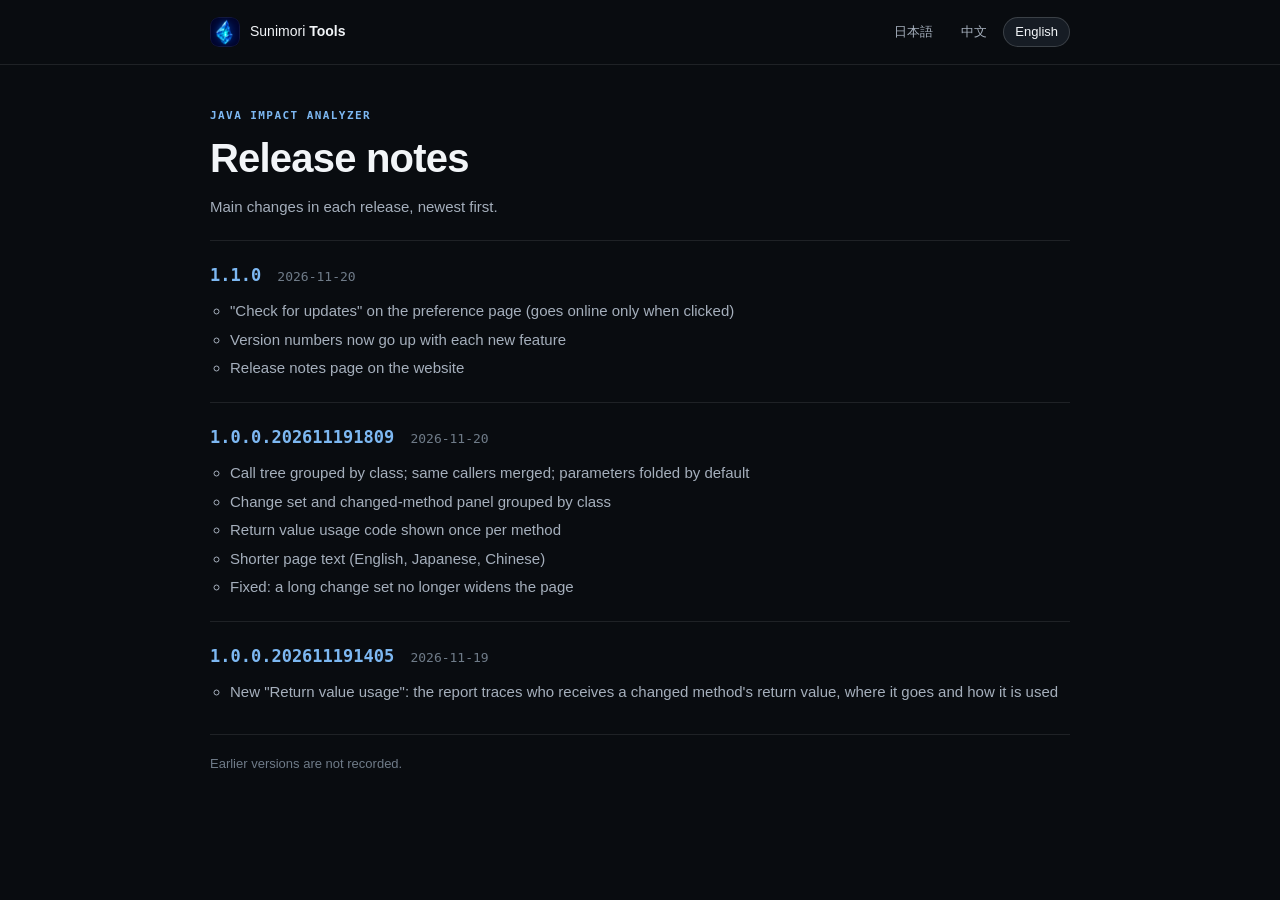
==== impact-analyzer/changelog/en.html @ a893de7c "Publish Java Impact Analyzer 1.1.0.202611200254 Co-Authored-By: Claude Fable 5.2 <noreply@anthropic." ====
<!doctype html>
<html lang="en">
<head>
<meta charset="utf-8">
<meta name="viewport" content="width=device-width, initial-scale=1">
<meta name="theme-color" content="#090c10">
<meta name="description" content="Release notes for Java Impact Analyzer.">
<title>Release notes — Java Impact Analyzer</title>
<link rel="icon" href="../../assets/mark.svg" type="image/svg+xml">
<link rel="stylesheet" href="changelog.css">
</head>
<body>
<header class="topbar"><div class="wrap">
<a class="wordmark" href="../../index.html" title="Back to Sunimori Tools"><img src="../../assets/mark.svg" alt=""><span>Sunimori <b>Tools</b></span></a>
<nav class="languages" aria-label="Language"><a href="ja.html" lang="ja">日本語</a><a href="zh.html" lang="zh">中文</a><a href="en.html" lang="en" aria-current="page">English</a></nav>
</div></header>
<main class="wrap">
<section class="intro">
<p class="eyebrow">Java Impact Analyzer</p>
<h1>Release notes</h1>
<p class="lead">Main changes in each release, newest first.</p>
</section>
<ol class="releases">
<li class="release" id="v1.1.0">
<h2><a href="#v1.1.0">1.1.0</a></h2>
<p class="date"><time datetime="2026-11-20">2026-11-20</time></p>
<ul><li>&quot;Check for updates&quot; on the preference page (goes online only when clicked)</li><li>Version numbers now go up with each new feature</li><li>Release notes page on the website</li></ul>
</li>
<li class="release" id="v1.0.0.202611191809">
<h2><a href="#v1.0.0.202611191809">1.0.0.202611191809</a></h2>
<p class="date"><time datetime="2026-11-20">2026-11-20</time></p>
<ul><li>Call tree grouped by class; same callers merged; parameters folded by default</li><li>Change set and changed-method panel grouped by class</li><li>Return value usage code shown once per method</li><li>Shorter page text (English, Japanese, Chinese)</li><li>Fixed: a long change set no longer widens the page</li></ul>
</li>
<li class="release" id="v1.0.0.202611191405">
<h2><a href="#v1.0.0.202611191405">1.0.0.202611191405</a></h2>
<p class="date"><time datetime="2026-11-19">2026-11-19</time></p>
<ul><li>New &quot;Return value usage&quot;: the report traces who receives a changed method&#39;s return value, where it goes and how it is used</li></ul>
</li>
</ol>
<p class="older">Earlier versions are not recorded.</p>
</main>
<script>
document.querySelectorAll(".languages a").forEach(function (link) {
  link.addEventListener("click", function () {
    try { localStorage.setItem("sunimori.language", link.lang); } catch (ignore) { /* Works without storage. */ }
  });
  if (location.hash) { link.href = link.getAttribute("href") + location.hash; }
});
</script>
</body>
</html>
---- impact-analyzer/changelog/changelog.css ----
:root {
  color-scheme: dark;
  --bg: #090c10;
  --surface: #11161d;
  --surface-raised: #161c24;
  --line: rgba(255, 255, 255, .09);
  --line-strong: rgba(255, 255, 255, .16);
  --ink: #f2f5f8;
  --ink-soft: #a5afbc;
  --ink-muted: #6f7b88;
  --blue: #7db8f2;
  --mono: "SFMono-Regular", "Cascadia Code", "Roboto Mono", Consolas, monospace;
  --sans: Inter, ui-sans-serif, -apple-system, BlinkMacSystemFont, "Segoe UI Variable", "Segoe UI", "Hiragino Sans", "Yu Gothic UI", "Noto Sans CJK JP", sans-serif;
}
* { box-sizing: border-box; }
html { -webkit-text-size-adjust: 100%; }
body { margin: 0; background: var(--bg); color: var(--ink); font: 15px/1.7 var(--sans); -webkit-font-smoothing: antialiased; }
a { color: inherit; }
:focus-visible { outline: 2px solid var(--blue); outline-offset: 2px; border-radius: 6px; }
.wrap { width: min(860px, calc(100% - 48px)); margin-inline: auto; }

.topbar { border-bottom: 1px solid var(--line); }
.topbar .wrap { min-height: 64px; display: flex; align-items: center; gap: 12px 24px; flex-wrap: wrap; padding-block: 12px; }
.wordmark { display: inline-flex; align-items: center; gap: 10px; text-decoration: none; font-size: 14px; font-weight: 500; }
.wordmark b { font-weight: 730; }
.wordmark img { width: 30px; height: 30px; border-radius: 9px; }
.languages { display: flex; gap: 4px; margin-left: auto; flex-wrap: wrap; }
.languages a { padding: 3px 11px; border-radius: 999px; color: var(--ink-soft); text-decoration: none; font-size: 13px; border: 1px solid transparent; }
.languages a:hover { color: var(--ink); }
.languages a[aria-current] { color: var(--ink); border-color: var(--line-strong); background: var(--surface-raised); }

.intro { padding-block: 44px 20px; }
.eyebrow { margin: 0 0 12px; color: var(--blue); font: 600 11px/1.2 var(--mono); letter-spacing: .13em; text-transform: uppercase; }
h1 { margin: 0 0 12px; font-size: clamp(28px, 5vw, 40px); line-height: 1.2; letter-spacing: -.02em; font-weight: 680; }
.lead { margin: 0; color: var(--ink-soft); }

.releases { list-style: none; margin: 0; padding: 0 0 8px; }
.release { border-top: 1px solid var(--line); padding: 22px 0 18px; scroll-margin-top: 16px; }
.release:target { background: linear-gradient(90deg, var(--surface) 0, transparent 70%); }
.release h2 { display: inline; margin: 0; font: 650 17px/1.4 var(--mono); }
.release h2 a { color: var(--blue); text-decoration: none; overflow-wrap: anywhere; }
.release h2 a:hover { text-decoration: underline; }
.date { display: inline-block; margin: 0 0 0 12px; color: var(--ink-muted); font: 13px var(--mono); }
.release ul { margin: 10px 0 0; padding-left: 20px; color: var(--ink-soft); }
.release li { margin: 3px 0; overflow-wrap: anywhere; }
.older { margin: 0; padding: 18px 0 72px; border-top: 1px solid var(--line); color: var(--ink-muted); font-size: 13px; }

.chooser { max-width: 480px; margin: 18vh auto 0; padding: 0 24px; }
.chooser ul { list-style: none; margin: 18px 0 0; padding: 0; display: flex; gap: 10px; flex-wrap: wrap; }
.chooser a { display: block; padding: 8px 16px; border: 1px solid var(--line-strong); border-radius: 10px; text-decoration: none; }

@media (max-width: 640px) {
  .wrap { width: calc(100% - 32px); }
  .intro { padding-block: 28px 14px; }
  .date { display: block; margin: 2px 0 0; }
}
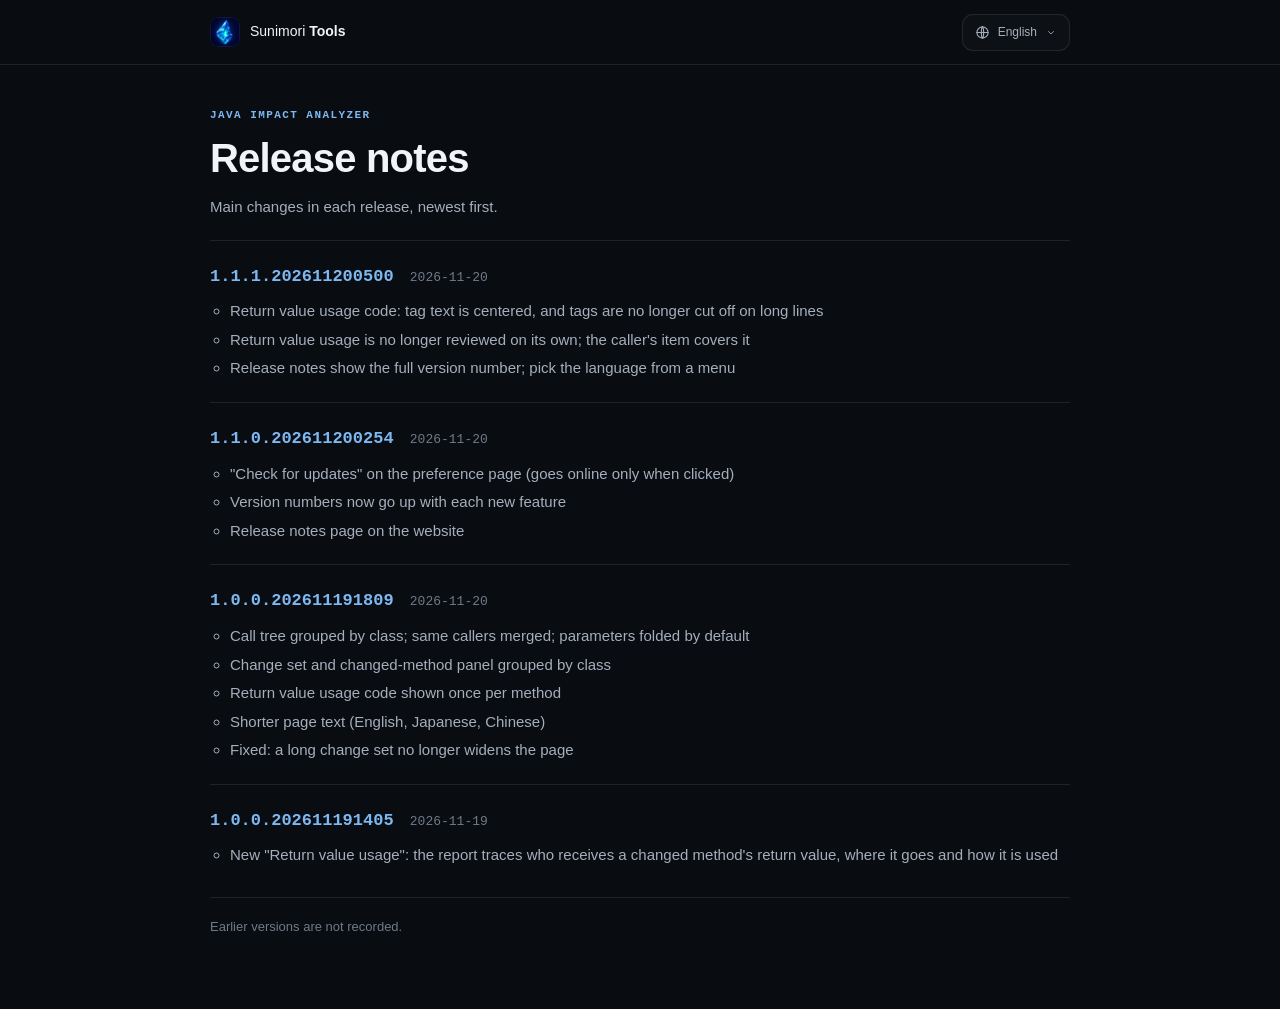
==== commit bfa04f91: "Publish Java Impact Analyzer 1.1.1.202611200500 Co-Authored-By: Claude Fable 5.2 <noreply@anthropic." ====
--- a/impact-analyzer/changelog/en.html
+++ b/impact-analyzer/changelog/en.html
@@ -12,7 +12,7 @@
 <body>
 <header class="topbar"><div class="wrap">
 <a class="wordmark" href="../../index.html" title="Back to Sunimori Tools"><img src="../../assets/mark.svg" alt=""><span>Sunimori <b>Tools</b></span></a>
-<nav class="languages" aria-label="Language"><a href="ja.html" lang="ja">日本語</a><a href="zh.html" lang="zh">中文</a><a href="en.html" lang="en" aria-current="page">English</a></nav>
+<details class="language"><summary class="language-button" aria-label="Language: English"><svg viewBox="0 0 24 24" aria-hidden="true"><circle cx="12" cy="12" r="9"/><path d="M3 12h18M12 3c2.5 2.5 2.5 15.5 0 18M12 3c-2.5 2.5-2.5 15.5 0 18"/></svg><span>English</span><svg class="chevron" viewBox="0 0 24 24" aria-hidden="true"><path d="m7 10 5 5 5-5"/></svg></summary><ul class="language-menu"><li><a href="ja.html" lang="ja" hreflang="ja"><svg class="check" viewBox="0 0 24 24" aria-hidden="true"><path d="m5 13 4 4L19 7"/></svg><span>日本語</span><small>JA</small></a></li><li><a href="zh.html" lang="zh" hreflang="zh"><svg class="check" viewBox="0 0 24 24" aria-hidden="true"><path d="m5 13 4 4L19 7"/></svg><span>中文</span><small>ZH</small></a></li><li><a href="en.html" lang="en" hreflang="en" aria-current="page"><svg class="check" viewBox="0 0 24 24" aria-hidden="true"><path d="m5 13 4 4L19 7"/></svg><span>English</span><small>EN</small></a></li></ul></details>
 </div></header>
 <main class="wrap">
 <section class="intro">
@@ -21,8 +21,13 @@
 <p class="lead">Main changes in each release, newest first.</p>
 </section>
 <ol class="releases">
+<li class="release" id="v1.1.1">
+<h2><a href="#v1.1.1">1.1.1.202611200500</a></h2>
+<p class="date"><time datetime="2026-11-20">2026-11-20</time></p>
+<ul><li>Return value usage code: tag text is centered, and tags are no longer cut off on long lines</li><li>Return value usage is no longer reviewed on its own; the caller&#39;s item covers it</li><li>Release notes show the full version number; pick the language from a menu</li></ul>
+</li>
 <li class="release" id="v1.1.0">
-<h2><a href="#v1.1.0">1.1.0</a></h2>
+<h2><a href="#v1.1.0">1.1.0.202611200254</a></h2>
 <p class="date"><time datetime="2026-11-20">2026-11-20</time></p>
 <ul><li>&quot;Check for updates&quot; on the preference page (goes online only when clicked)</li><li>Version numbers now go up with each new feature</li><li>Release notes page on the website</li></ul>
 </li>
@@ -40,12 +45,22 @@
 <p class="older">Earlier versions are not recorded.</p>
 </main>
 <script>
-document.querySelectorAll(".languages a").forEach(function (link) {
-  link.addEventListener("click", function () {
-    try { localStorage.setItem("sunimori.language", link.lang); } catch (ignore) { /* Works without storage. */ }
+(function () {
+  var menu = document.querySelector(".language");
+  if (!menu) { return; }
+  menu.querySelectorAll(".language-menu a").forEach(function (link) {
+    link.addEventListener("click", function () {
+      try { localStorage.setItem("sunimori.language", link.lang); } catch (ignore) { /* Works without storage. */ }
+      link.setAttribute("href", link.getAttribute("href").split("#")[0] + location.hash);
+    });
   });
-  if (location.hash) { link.href = link.getAttribute("href") + location.hash; }
-});
+  document.addEventListener("click", function (event) {
+    if (menu.open && !menu.contains(event.target)) { menu.open = false; }
+  });
+  document.addEventListener("keydown", function (event) {
+    if (event.key === "Escape" && menu.open) { menu.open = false; menu.querySelector("summary").focus(); }
+  });
+}());
 </script>
 </body>
 </html>
--- a/impact-analyzer/changelog/changelog.css
+++ b/impact-analyzer/changelog/changelog.css
@@ -9,6 +9,7 @@
   --ink-soft: #a5afbc;
   --ink-muted: #6f7b88;
   --blue: #7db8f2;
+  --blue-bright: #a9d5ff;
   --mono: "SFMono-Regular", "Cascadia Code", "Roboto Mono", Consolas, monospace;
   --sans: Inter, ui-sans-serif, -apple-system, BlinkMacSystemFont, "Segoe UI Variable", "Segoe UI", "Hiragino Sans", "Yu Gothic UI", "Noto Sans CJK JP", sans-serif;
 }
@@ -24,10 +25,22 @@
 .wordmark { display: inline-flex; align-items: center; gap: 10px; text-decoration: none; font-size: 14px; font-weight: 500; }
 .wordmark b { font-weight: 730; }
 .wordmark img { width: 30px; height: 30px; border-radius: 9px; }
-.languages { display: flex; gap: 4px; margin-left: auto; flex-wrap: wrap; }
-.languages a { padding: 3px 11px; border-radius: 999px; color: var(--ink-soft); text-decoration: none; font-size: 13px; border: 1px solid transparent; }
-.languages a:hover { color: var(--ink); }
-.languages a[aria-current] { color: var(--ink); border-color: var(--line-strong); background: var(--surface-raised); }
+/* 言語の選択: 主站の下拉と同じ形(地球 + 今の言語 + 矢印、開くと一覧で今の言語に印)。<details> なので脚本なしでも開く */
+.language { position: relative; margin-left: auto; }
+.language summary { list-style: none; }
+.language summary::-webkit-details-marker { display: none; }
+.language-button { min-height: 37px; border: 1px solid var(--line); border-radius: 11px; display: inline-flex; align-items: center; gap: 8px; padding: 0 12px; color: var(--ink-soft); background: rgba(255,255,255,.018); font-size: 12px; cursor: pointer; user-select: none; transition: color .18s, border-color .18s, background .18s; }
+.language-button:hover, .language[open] .language-button { color: var(--ink); border-color: var(--line-strong); background: rgba(255,255,255,.04); }
+.language svg { width: 15px; height: 15px; flex: none; fill: none; stroke: currentColor; stroke-width: 1.7; stroke-linecap: round; stroke-linejoin: round; }
+.language-button .chevron { width: 12px; transition: transform .18s ease; }
+.language[open] .language-button .chevron { transform: rotate(180deg); }
+.language-menu { position: absolute; top: calc(100% + 9px); right: 0; z-index: 10; width: 208px; max-width: calc(100vw - 32px); margin: 0; padding: 7px; list-style: none; border: 1px solid var(--line-strong); border-radius: 14px; background: rgba(17, 22, 29, .96); box-shadow: 0 22px 70px rgba(0,0,0,.45); -webkit-backdrop-filter: blur(18px); backdrop-filter: blur(18px); }
+.language-menu a { min-height: 39px; display: flex; align-items: center; gap: 9px; padding: 0 10px; border-radius: 9px; color: var(--ink-soft); font-size: 13px; text-decoration: none; }
+.language-menu a:hover, .language-menu a:focus-visible { color: var(--ink); background: rgba(255,255,255,.05); }
+.language-menu a[aria-current] { color: var(--blue-bright); }
+.language-menu .check { width: 14px; height: 14px; stroke-width: 2.4; opacity: 0; }
+.language-menu a[aria-current] .check { opacity: 1; }
+.language-menu small { margin-left: auto; color: var(--ink-muted); font: 10px var(--mono); letter-spacing: .06em; }
 
 .intro { padding-block: 44px 20px; }
 .eyebrow { margin: 0 0 12px; color: var(--blue); font: 600 11px/1.2 var(--mono); letter-spacing: .13em; text-transform: uppercase; }
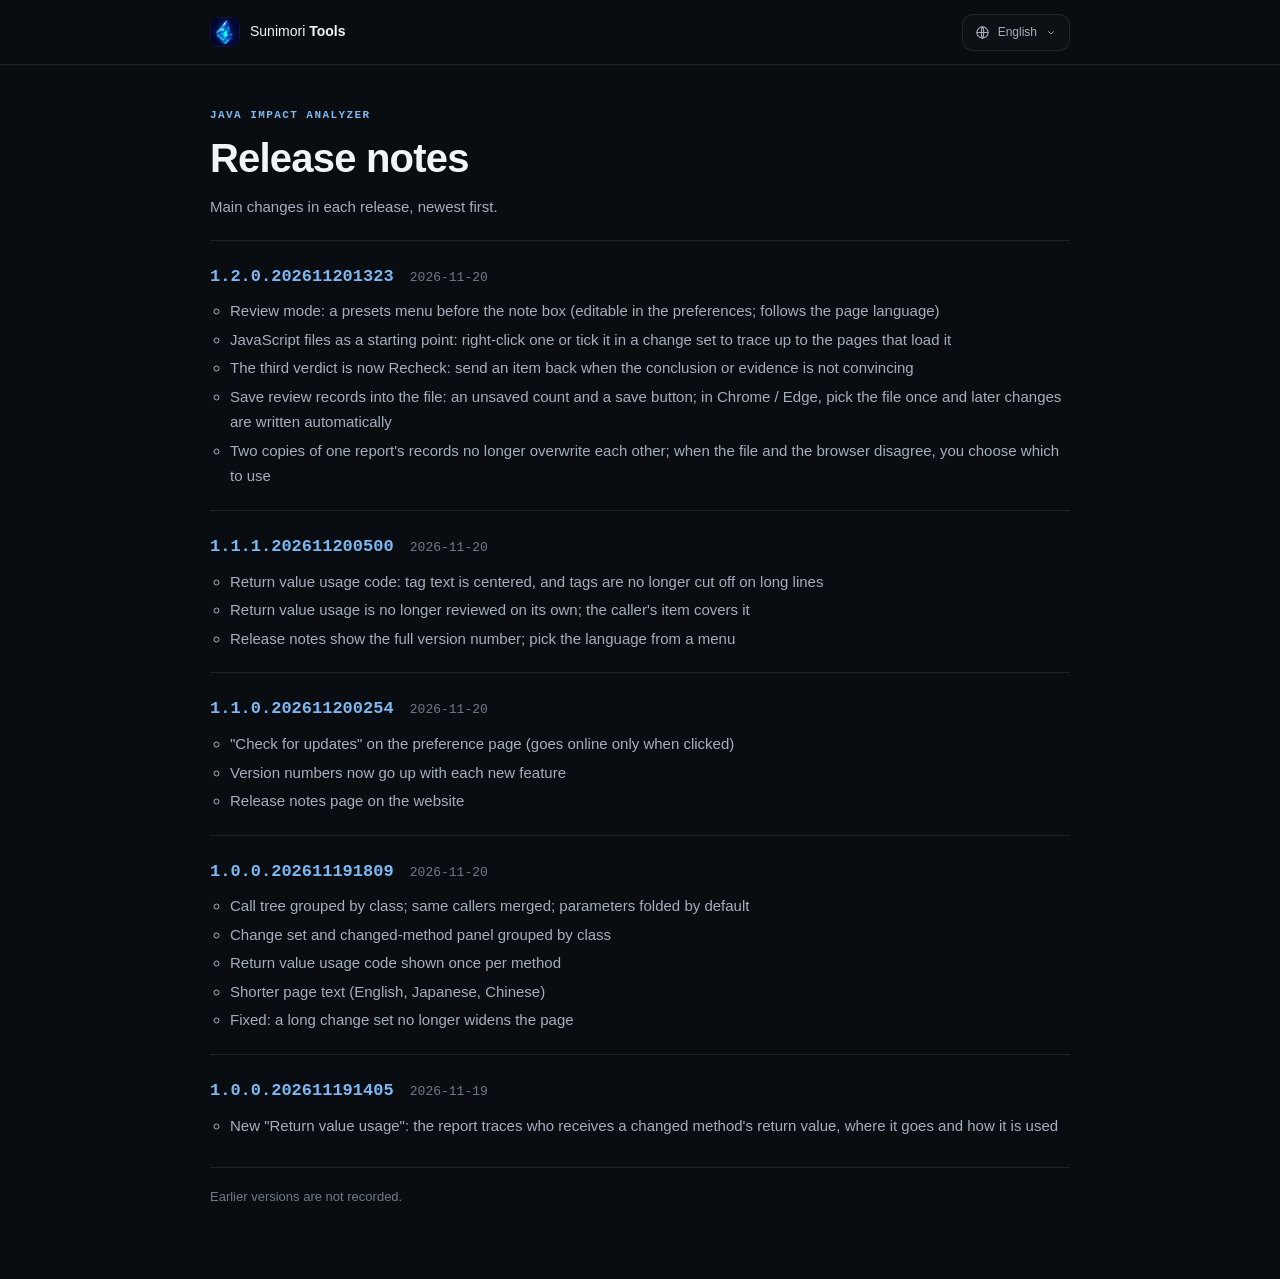
==== commit f40e4dfe: "Publish Java Impact Analyzer 1.2.0.202611201323 Co-Authored-By: Claude Fable 5.2 <noreply@anthropic." ====
--- a/impact-analyzer/changelog/en.html
+++ b/impact-analyzer/changelog/en.html
@@ -21,6 +21,11 @@
 <p class="lead">Main changes in each release, newest first.</p>
 </section>
 <ol class="releases">
+<li class="release" id="v1.2.0">
+<h2><a href="#v1.2.0">1.2.0.202611201323</a></h2>
+<p class="date"><time datetime="2026-11-20">2026-11-20</time></p>
+<ul><li>Review mode: a presets menu before the note box (editable in the preferences; follows the page language)</li><li>JavaScript files as a starting point: right-click one or tick it in a change set to trace up to the pages that load it</li><li>The third verdict is now Recheck: send an item back when the conclusion or evidence is not convincing</li><li>Save review records into the file: an unsaved count and a save button; in Chrome / Edge, pick the file once and later changes are written automatically</li><li>Two copies of one report&#39;s records no longer overwrite each other; when the file and the browser disagree, you choose which to use</li></ul>
+</li>
 <li class="release" id="v1.1.1">
 <h2><a href="#v1.1.1">1.1.1.202611200500</a></h2>
 <p class="date"><time datetime="2026-11-20">2026-11-20</time></p>
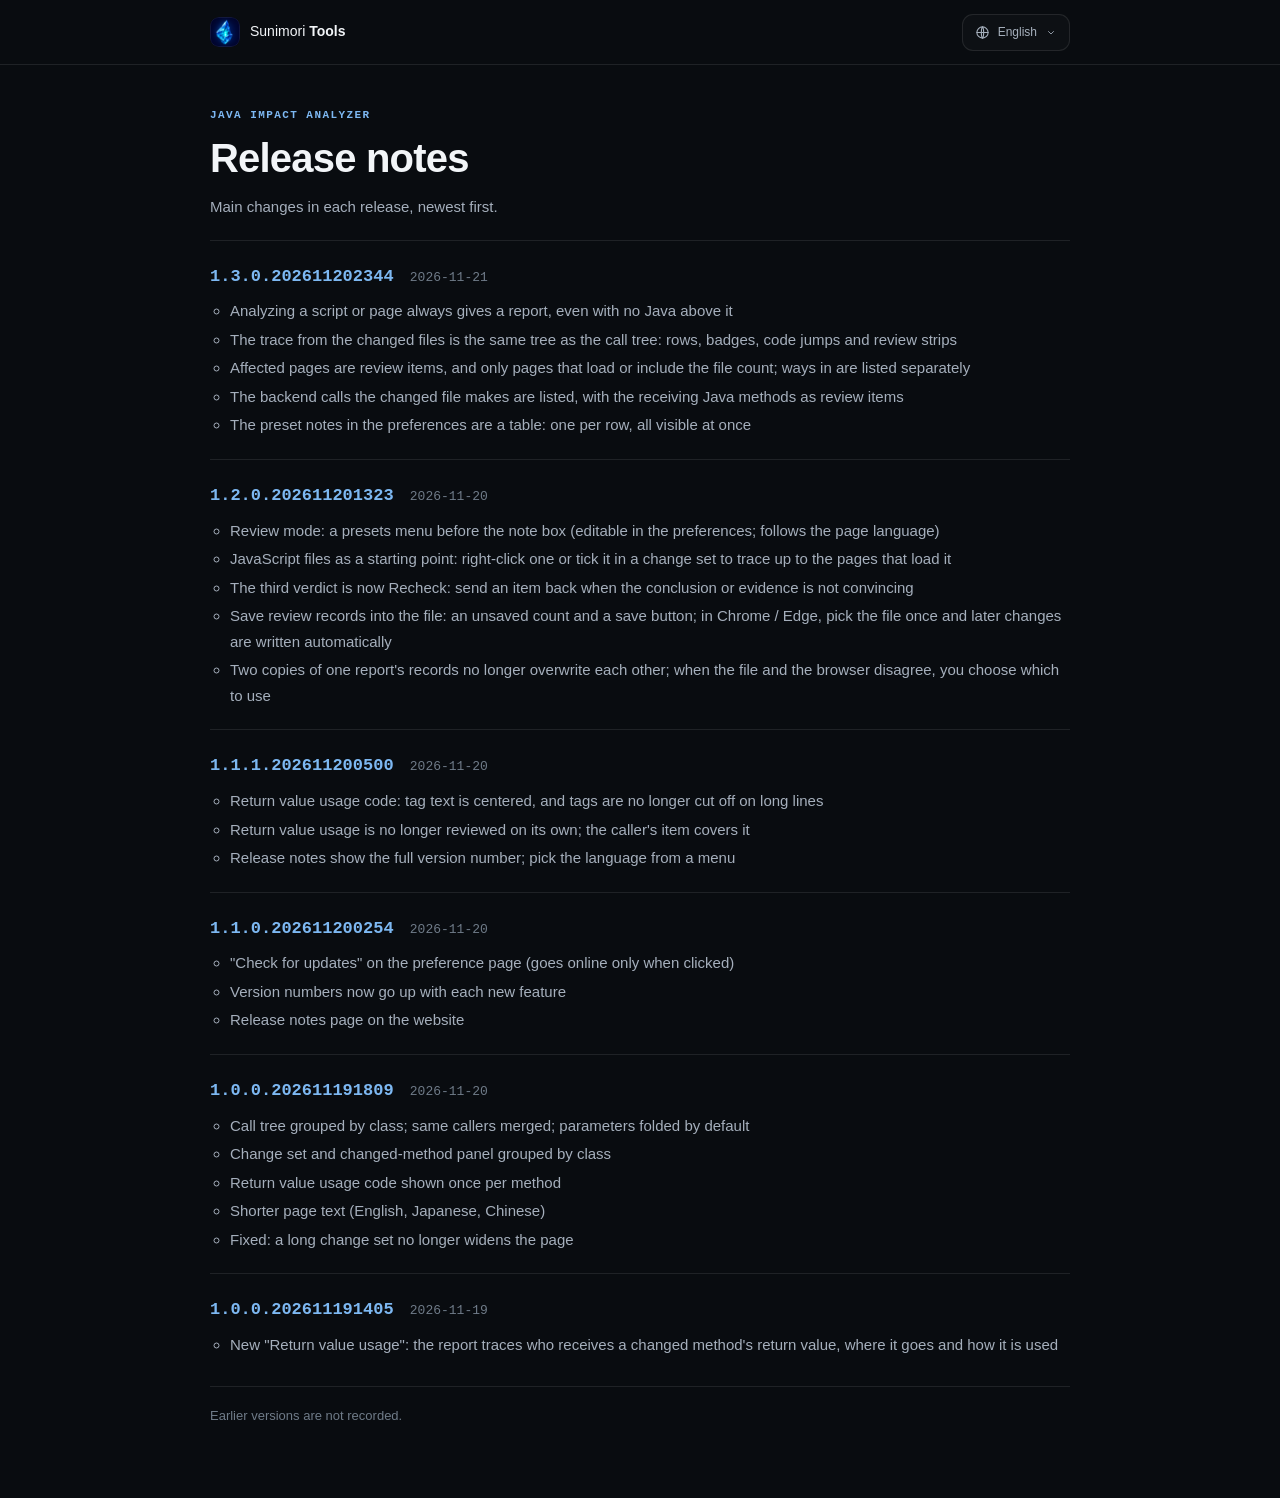
==== commit 49a5951a: "Publish Java Impact Analyzer 1.3.0.202611202344" ====
--- a/impact-analyzer/changelog/en.html
+++ b/impact-analyzer/changelog/en.html
@@ -21,6 +21,11 @@
 <p class="lead">Main changes in each release, newest first.</p>
 </section>
 <ol class="releases">
+<li class="release" id="v1.3.0">
+<h2><a href="#v1.3.0">1.3.0.202611202344</a></h2>
+<p class="date"><time datetime="2026-11-21">2026-11-21</time></p>
+<ul><li>Analyzing a script or page always gives a report, even with no Java above it</li><li>The trace from the changed files is the same tree as the call tree: rows, badges, code jumps and review strips</li><li>Affected pages are review items, and only pages that load or include the file count; ways in are listed separately</li><li>The backend calls the changed file makes are listed, with the receiving Java methods as review items</li><li>The preset notes in the preferences are a table: one per row, all visible at once</li></ul>
+</li>
 <li class="release" id="v1.2.0">
 <h2><a href="#v1.2.0">1.2.0.202611201323</a></h2>
 <p class="date"><time datetime="2026-11-20">2026-11-20</time></p>
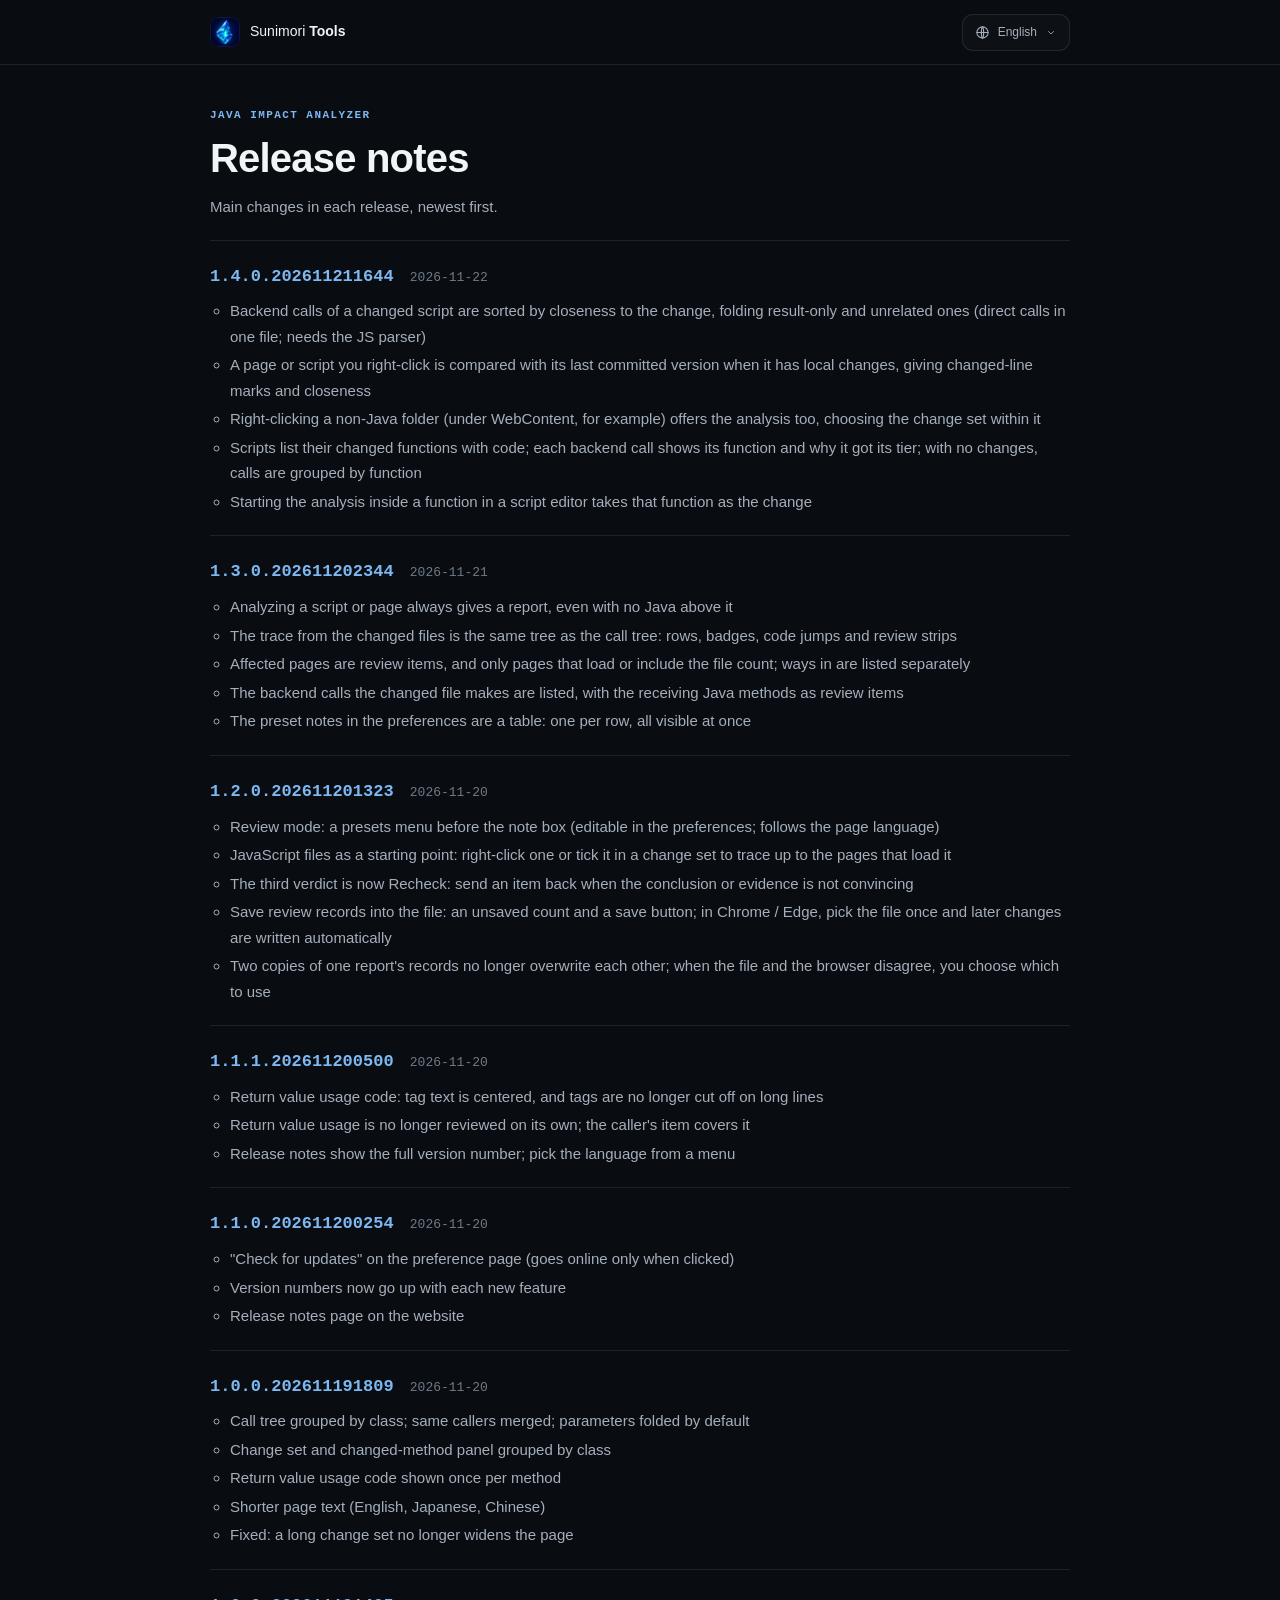
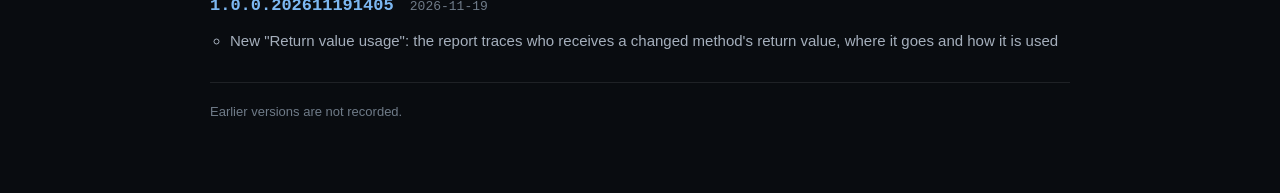
==== commit 33bd82c6: "Publish Java Impact Analyzer 1.4.0.202611211644" ====
--- a/impact-analyzer/changelog/en.html
+++ b/impact-analyzer/changelog/en.html
@@ -21,6 +21,11 @@
 <p class="lead">Main changes in each release, newest first.</p>
 </section>
 <ol class="releases">
+<li class="release" id="v1.4.0">
+<h2><a href="#v1.4.0">1.4.0.202611211644</a></h2>
+<p class="date"><time datetime="2026-11-22">2026-11-22</time></p>
+<ul><li>Backend calls of a changed script are sorted by closeness to the change, folding result-only and unrelated ones (direct calls in one file; needs the JS parser)</li><li>A page or script you right-click is compared with its last committed version when it has local changes, giving changed-line marks and closeness</li><li>Right-clicking a non-Java folder (under WebContent, for example) offers the analysis too, choosing the change set within it</li><li>Scripts list their changed functions with code; each backend call shows its function and why it got its tier; with no changes, calls are grouped by function</li><li>Starting the analysis inside a function in a script editor takes that function as the change</li></ul>
+</li>
 <li class="release" id="v1.3.0">
 <h2><a href="#v1.3.0">1.3.0.202611202344</a></h2>
 <p class="date"><time datetime="2026-11-21">2026-11-21</time></p>
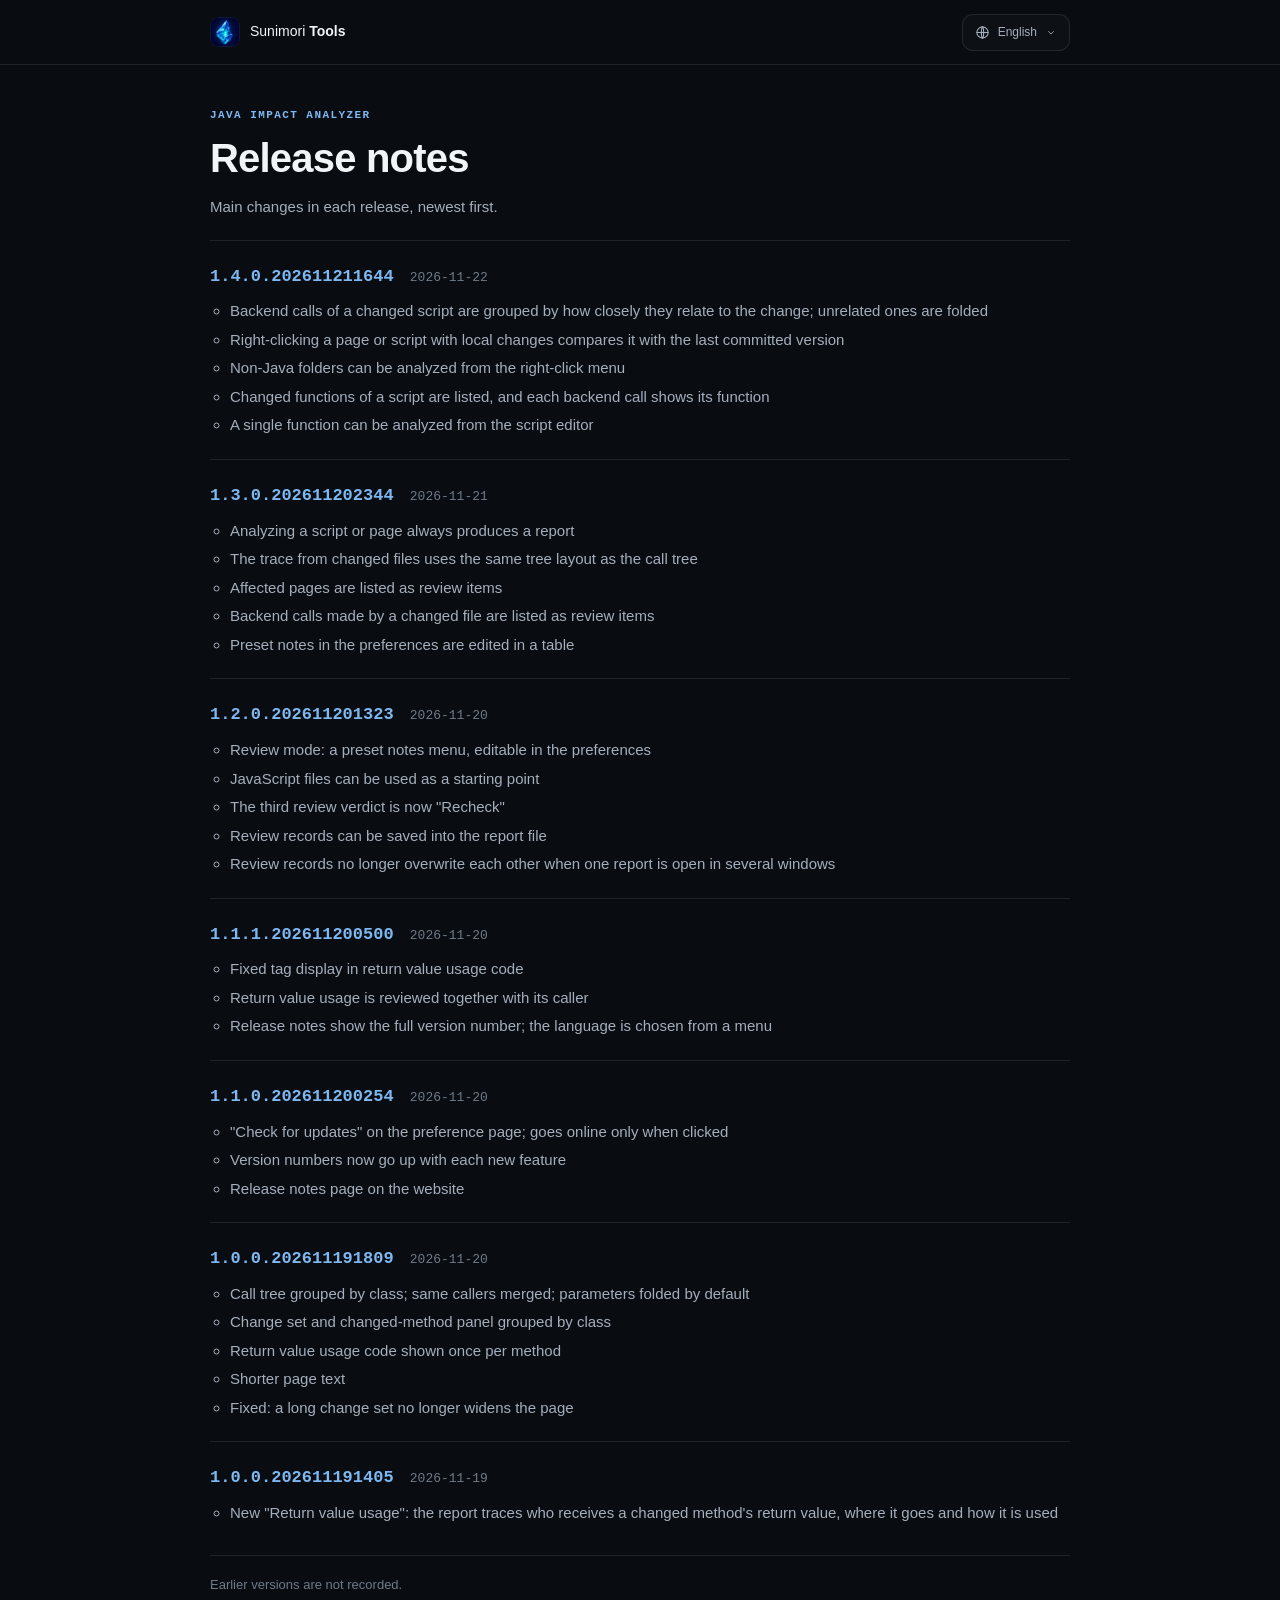
==== commit 35abd774: "Shorten the Java Impact Analyzer release notes" ====
--- a/impact-analyzer/changelog/en.html
+++ b/impact-analyzer/changelog/en.html
@@ -24,32 +24,32 @@
 <li class="release" id="v1.4.0">
 <h2><a href="#v1.4.0">1.4.0.202611211644</a></h2>
 <p class="date"><time datetime="2026-11-22">2026-11-22</time></p>
-<ul><li>Backend calls of a changed script are sorted by closeness to the change, folding result-only and unrelated ones (direct calls in one file; needs the JS parser)</li><li>A page or script you right-click is compared with its last committed version when it has local changes, giving changed-line marks and closeness</li><li>Right-clicking a non-Java folder (under WebContent, for example) offers the analysis too, choosing the change set within it</li><li>Scripts list their changed functions with code; each backend call shows its function and why it got its tier; with no changes, calls are grouped by function</li><li>Starting the analysis inside a function in a script editor takes that function as the change</li></ul>
+<ul><li>Backend calls of a changed script are grouped by how closely they relate to the change; unrelated ones are folded</li><li>Right-clicking a page or script with local changes compares it with the last committed version</li><li>Non-Java folders can be analyzed from the right-click menu</li><li>Changed functions of a script are listed, and each backend call shows its function</li><li>A single function can be analyzed from the script editor</li></ul>
 </li>
 <li class="release" id="v1.3.0">
 <h2><a href="#v1.3.0">1.3.0.202611202344</a></h2>
 <p class="date"><time datetime="2026-11-21">2026-11-21</time></p>
-<ul><li>Analyzing a script or page always gives a report, even with no Java above it</li><li>The trace from the changed files is the same tree as the call tree: rows, badges, code jumps and review strips</li><li>Affected pages are review items, and only pages that load or include the file count; ways in are listed separately</li><li>The backend calls the changed file makes are listed, with the receiving Java methods as review items</li><li>The preset notes in the preferences are a table: one per row, all visible at once</li></ul>
+<ul><li>Analyzing a script or page always produces a report</li><li>The trace from changed files uses the same tree layout as the call tree</li><li>Affected pages are listed as review items</li><li>Backend calls made by a changed file are listed as review items</li><li>Preset notes in the preferences are edited in a table</li></ul>
 </li>
 <li class="release" id="v1.2.0">
 <h2><a href="#v1.2.0">1.2.0.202611201323</a></h2>
 <p class="date"><time datetime="2026-11-20">2026-11-20</time></p>
-<ul><li>Review mode: a presets menu before the note box (editable in the preferences; follows the page language)</li><li>JavaScript files as a starting point: right-click one or tick it in a change set to trace up to the pages that load it</li><li>The third verdict is now Recheck: send an item back when the conclusion or evidence is not convincing</li><li>Save review records into the file: an unsaved count and a save button; in Chrome / Edge, pick the file once and later changes are written automatically</li><li>Two copies of one report&#39;s records no longer overwrite each other; when the file and the browser disagree, you choose which to use</li></ul>
+<ul><li>Review mode: a preset notes menu, editable in the preferences</li><li>JavaScript files can be used as a starting point</li><li>The third review verdict is now &quot;Recheck&quot;</li><li>Review records can be saved into the report file</li><li>Review records no longer overwrite each other when one report is open in several windows</li></ul>
 </li>
 <li class="release" id="v1.1.1">
 <h2><a href="#v1.1.1">1.1.1.202611200500</a></h2>
 <p class="date"><time datetime="2026-11-20">2026-11-20</time></p>
-<ul><li>Return value usage code: tag text is centered, and tags are no longer cut off on long lines</li><li>Return value usage is no longer reviewed on its own; the caller&#39;s item covers it</li><li>Release notes show the full version number; pick the language from a menu</li></ul>
+<ul><li>Fixed tag display in return value usage code</li><li>Return value usage is reviewed together with its caller</li><li>Release notes show the full version number; the language is chosen from a menu</li></ul>
 </li>
 <li class="release" id="v1.1.0">
 <h2><a href="#v1.1.0">1.1.0.202611200254</a></h2>
 <p class="date"><time datetime="2026-11-20">2026-11-20</time></p>
-<ul><li>&quot;Check for updates&quot; on the preference page (goes online only when clicked)</li><li>Version numbers now go up with each new feature</li><li>Release notes page on the website</li></ul>
+<ul><li>&quot;Check for updates&quot; on the preference page; goes online only when clicked</li><li>Version numbers now go up with each new feature</li><li>Release notes page on the website</li></ul>
 </li>
 <li class="release" id="v1.0.0.202611191809">
 <h2><a href="#v1.0.0.202611191809">1.0.0.202611191809</a></h2>
 <p class="date"><time datetime="2026-11-20">2026-11-20</time></p>
-<ul><li>Call tree grouped by class; same callers merged; parameters folded by default</li><li>Change set and changed-method panel grouped by class</li><li>Return value usage code shown once per method</li><li>Shorter page text (English, Japanese, Chinese)</li><li>Fixed: a long change set no longer widens the page</li></ul>
+<ul><li>Call tree grouped by class; same callers merged; parameters folded by default</li><li>Change set and changed-method panel grouped by class</li><li>Return value usage code shown once per method</li><li>Shorter page text</li><li>Fixed: a long change set no longer widens the page</li></ul>
 </li>
 <li class="release" id="v1.0.0.202611191405">
 <h2><a href="#v1.0.0.202611191405">1.0.0.202611191405</a></h2>
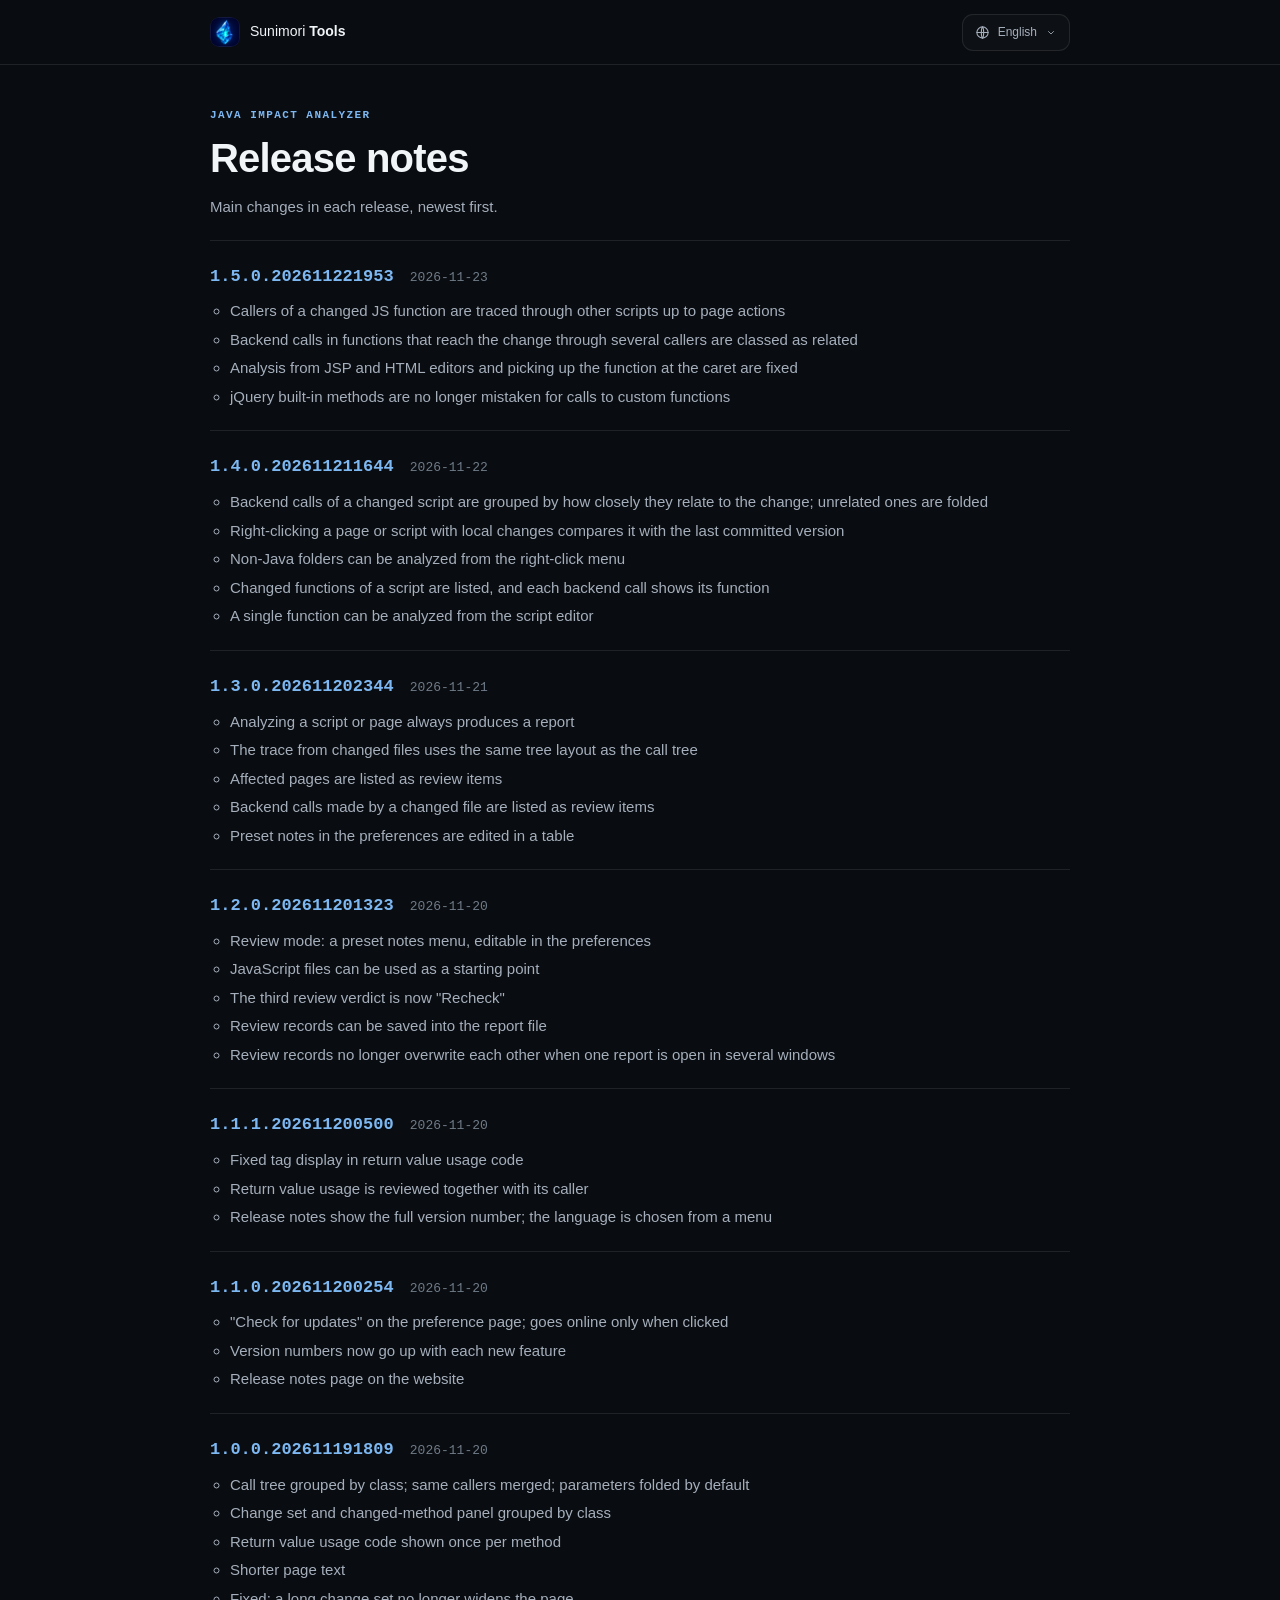
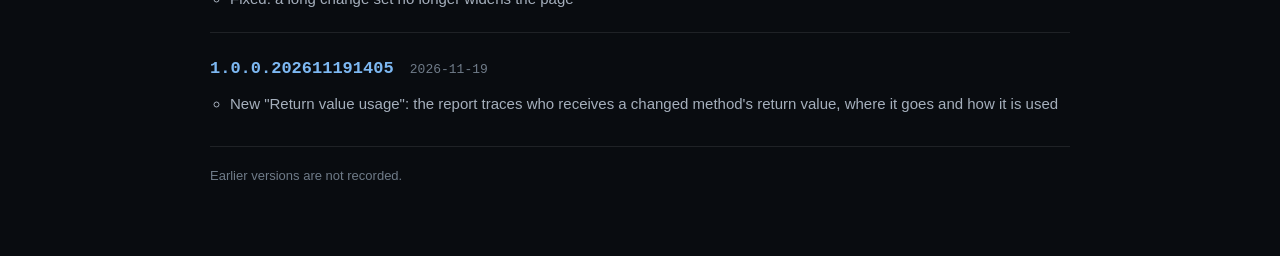
==== commit c7f300af: "Publish Java Impact Analyzer 1.5.0.202611221953 Co-Authored-By: Claude Opus 5.5 <noreply@anthropic.c" ====
--- a/impact-analyzer/changelog/en.html
+++ b/impact-analyzer/changelog/en.html
@@ -21,6 +21,11 @@
 <p class="lead">Main changes in each release, newest first.</p>
 </section>
 <ol class="releases">
+<li class="release" id="v1.5.0">
+<h2><a href="#v1.5.0">1.5.0.202611221953</a></h2>
+<p class="date"><time datetime="2026-11-23">2026-11-23</time></p>
+<ul><li>Callers of a changed JS function are traced through other scripts up to page actions</li><li>Backend calls in functions that reach the change through several callers are classed as related</li><li>Analysis from JSP and HTML editors and picking up the function at the caret are fixed</li><li>jQuery built-in methods are no longer mistaken for calls to custom functions</li></ul>
+</li>
 <li class="release" id="v1.4.0">
 <h2><a href="#v1.4.0">1.4.0.202611211644</a></h2>
 <p class="date"><time datetime="2026-11-22">2026-11-22</time></p>
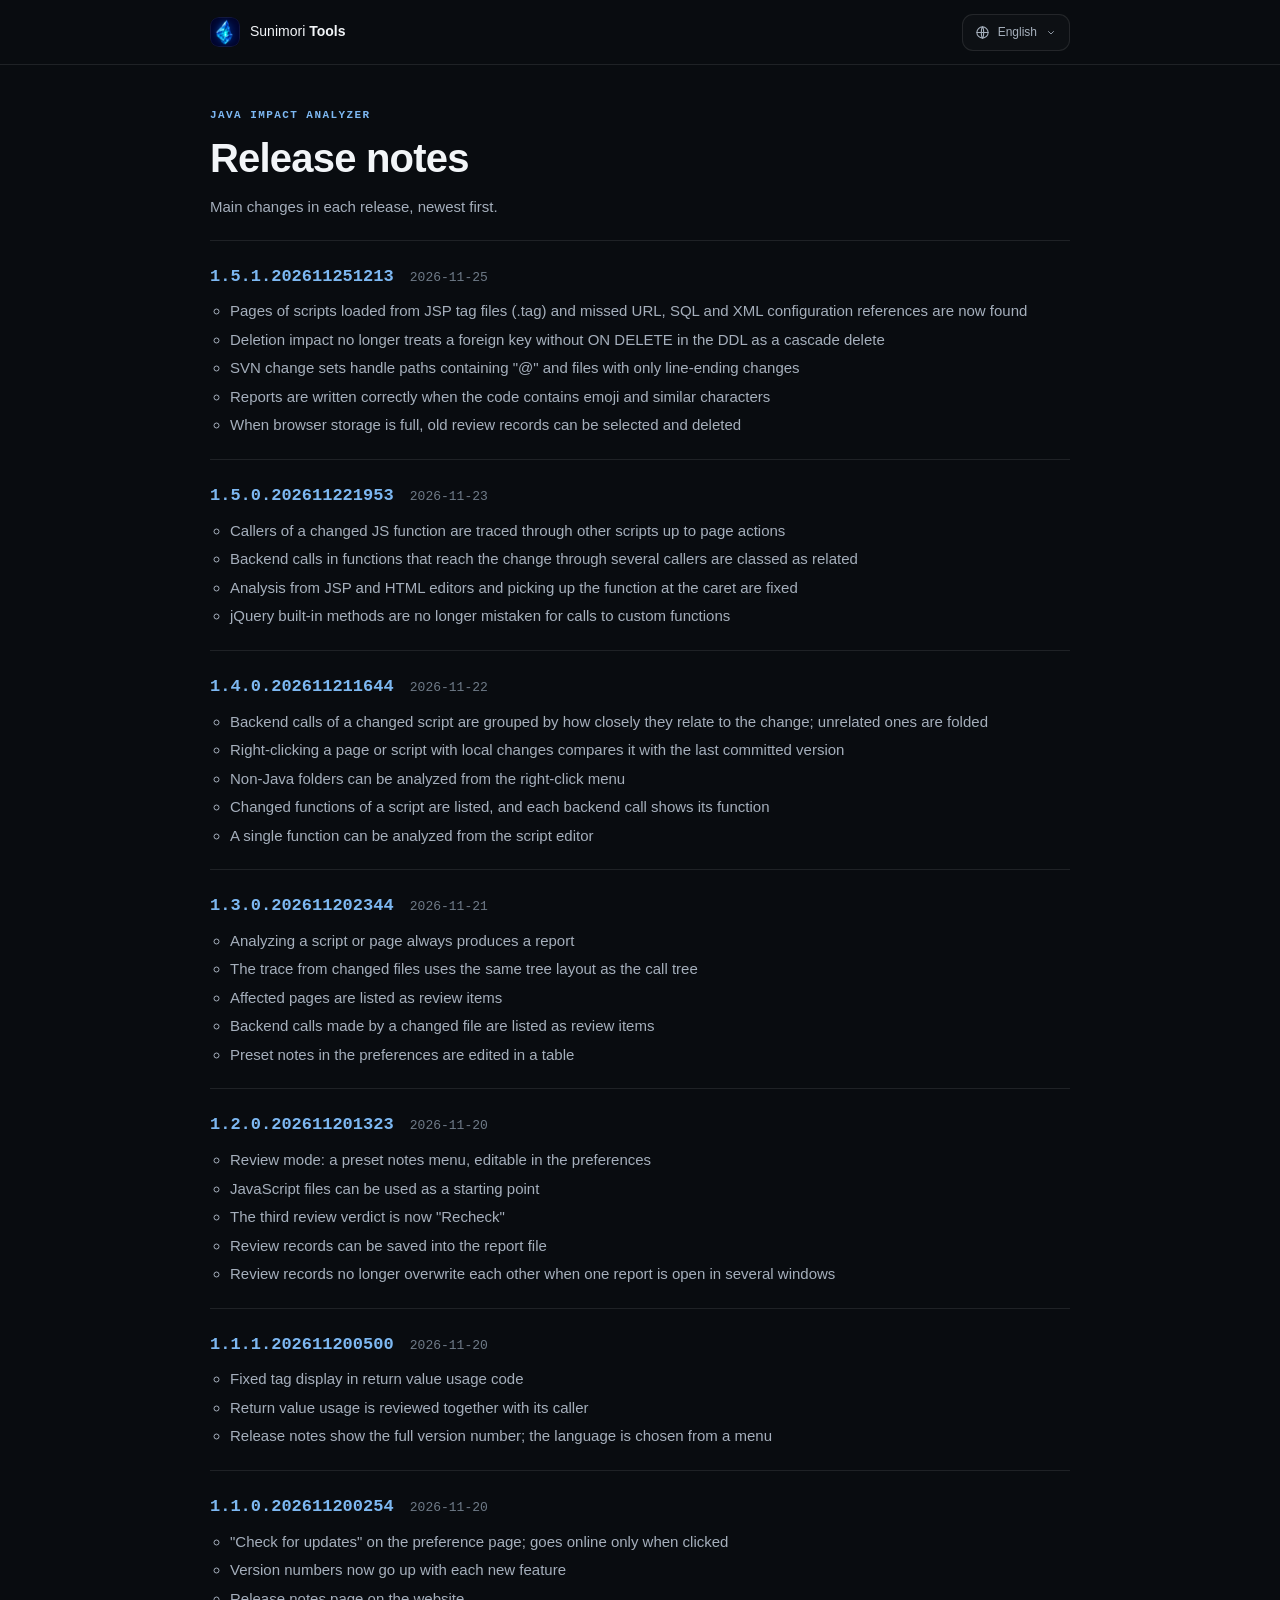
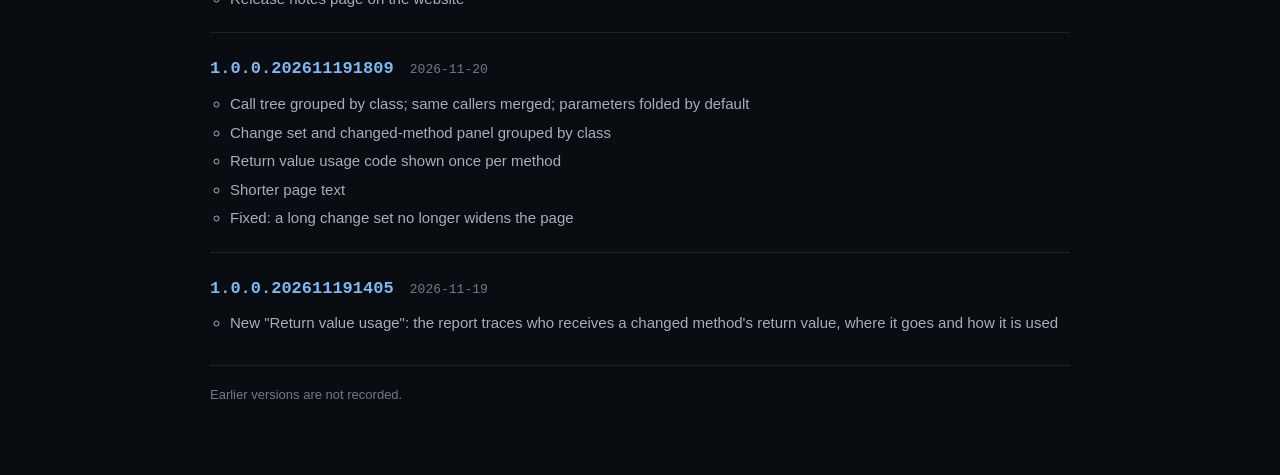
==== commit da167967: "Publish Java Impact Analyzer 1.5.1.202611251213" ====
--- a/impact-analyzer/changelog/en.html
+++ b/impact-analyzer/changelog/en.html
@@ -21,6 +21,11 @@
 <p class="lead">Main changes in each release, newest first.</p>
 </section>
 <ol class="releases">
+<li class="release" id="v1.5.1">
+<h2><a href="#v1.5.1">1.5.1.202611251213</a></h2>
+<p class="date"><time datetime="2026-11-25">2026-11-25</time></p>
+<ul><li>Pages of scripts loaded from JSP tag files (.tag) and missed URL, SQL and XML configuration references are now found</li><li>Deletion impact no longer treats a foreign key without ON DELETE in the DDL as a cascade delete</li><li>SVN change sets handle paths containing &quot;@&quot; and files with only line-ending changes</li><li>Reports are written correctly when the code contains emoji and similar characters</li><li>When browser storage is full, old review records can be selected and deleted</li></ul>
+</li>
 <li class="release" id="v1.5.0">
 <h2><a href="#v1.5.0">1.5.0.202611221953</a></h2>
 <p class="date"><time datetime="2026-11-23">2026-11-23</time></p>
